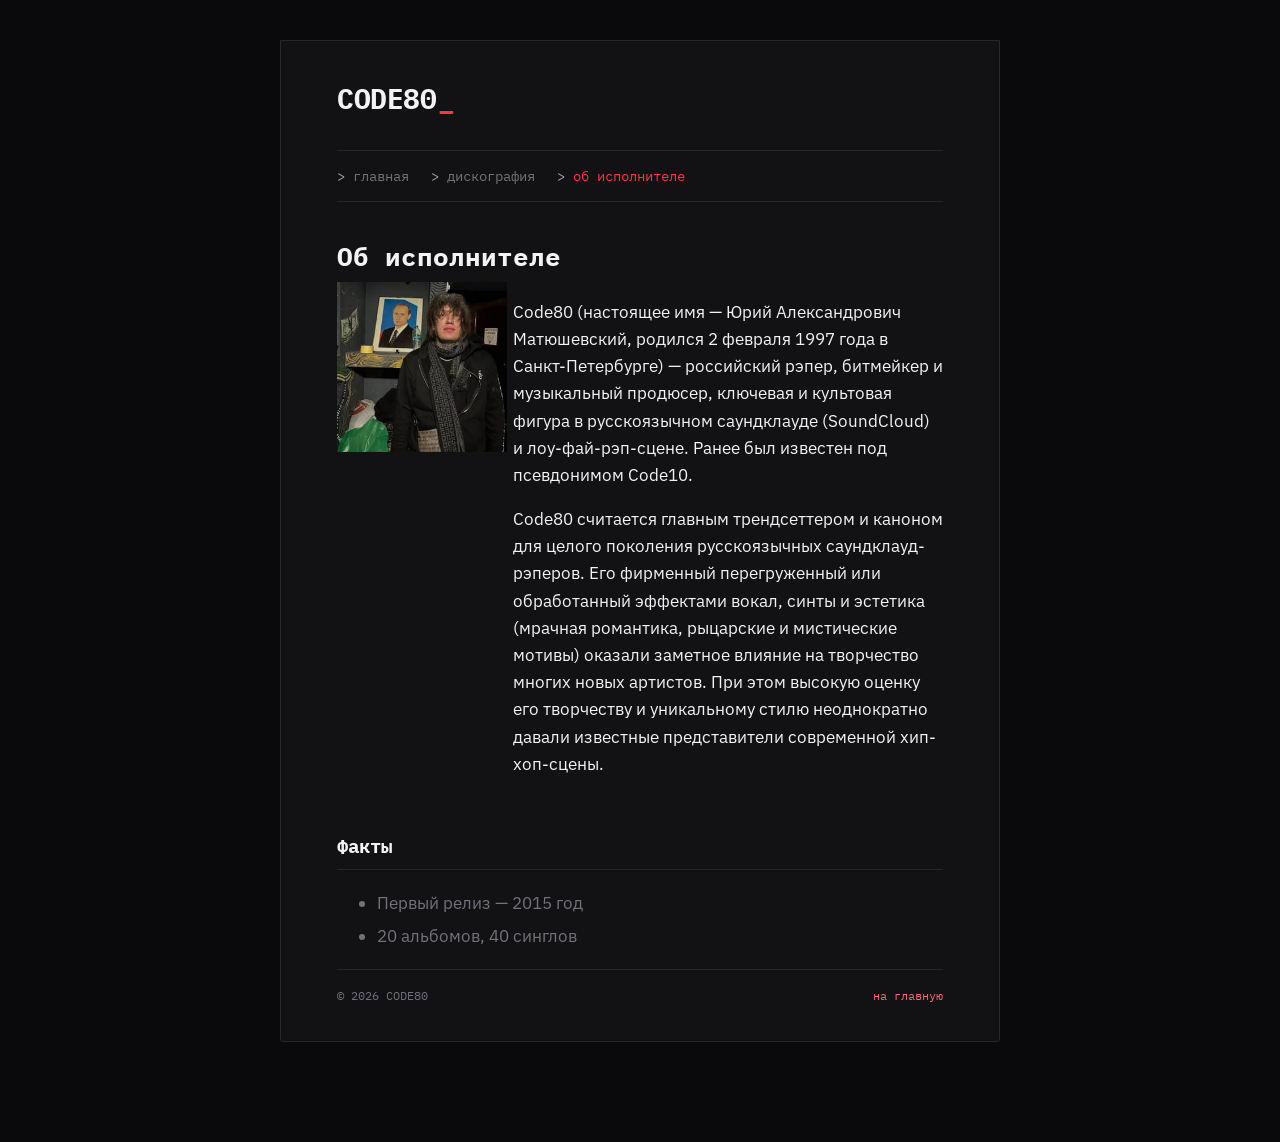
==== about.html @ bf306acf "Add files via upload" ====
<!DOCTYPE html>
<html lang="ru">
<head>
<meta charset="UTF-8">
<meta name="viewport" content="width=device-width, initial-scale=1">
<title>Об исполнителе — CODE80</title>
<link rel="stylesheet" href="style.css">
</head>
<body>
<div class="shell">

  <div class="panel">

    <a href="index.html" class="site-logo">CODE80<span class="cursor">_</span></a>

    <nav class="mainnav">
      <a href="index.html">главная</a>
      <a href="discography.html">дискография</a>
      <a href="about.html" aria-current="page">об исполнителе</a>
    </nav>

    <h1>Об исполнителе</h1>

    <div class="album-header">
      <img src="assets/code80.jpg">
      <div>
        <p>
          Code80 (настоящее имя — Юрий Александрович Матюшевский, родился 2 февраля 1997 года в Санкт-Петербурге) — российский рэпер, битмейкер и музыкальный продюсер, ключевая и культовая фигура в русскоязычном саундклауде (SoundCloud) и лоу-фай-рэп-сцене. Ранее был известен под псевдонимом Code10.
        </p>
        <p>
          Code80 считается главным трендсеттером и каноном для целого поколения русскоязычных саундклауд-рэперов. Его фирменный перегруженный или обработанный эффектами вокал, синты и эстетика (мрачная романтика, рыцарские и мистические мотивы) оказали заметное влияние на творчество многих новых артистов. При этом высокую оценку его творчеству и уникальному стилю неоднократно давали известные представители современной хип-хоп-сцены.
        </p>
      </div>
    </div>

    <h2>Факты</h2>
    <ul style="color:var(--text-dim); line-height:1.9;">
      <li>Первый релиз — 2015 год</li>
      <li>20 альбомов, 40 синглов</li>
    </ul>

    <footer>
      <span>© 2026 CODE80</span>
      <span><a href="index.html">на главную</a></span>
    </footer>

  </div>
</div>
</body>
</html>
---- style.css ----
@import url('https://fonts.googleapis.com/css2?family=IBM+Plex+Mono:wght@400;500;600;700&family=IBM+Plex+Sans:wght@400;500;600&display=swap');

:root {
    --bg: #0a0a0c; /* Полностью угольный, андеграундный фон */
    --bg-panel: #121215; /* Панель сайта */
    --bg-panel-raised: #1a1a1f; /* Карточки альбомов */
    --border: #26262b; /* Темно-серые, едва заметные клеточки */
    --text: #f3f3f5; /* Контрастный белый текст */
    --text-dim: #71717a; /* Серый приглушенный текст */
    --accent: #ff3344; /* Кроваво-красный — курсор, логотип, ссылки */
    --accent-soft: #a1a1aa; /* Нейтральный серый — для стрелочек в меню */
    --accent-teal: #ff6677; /* Розовато-красный для акцентов в треклисте */
    --radius: 3px;
    --content-width: 760px;
}

* { box-sizing: border-box; }

html { scroll-behavior: smooth; }

body {
  margin: 0;
  background: var(--bg);

  background-size: 48px 48px;
  background-position: -1px -1px;
  background-attachment: fixed;
  color: var(--text);
  font-family: 'IBM Plex Sans', sans-serif;
  font-size: 17px;
  line-height: 1.6;
}

a { color: var(--accent-teal); text-decoration: none; }
a:hover { text-decoration: underline; }

h1, h2, h3, .mono {
  font-family: 'IBM Plex Mono', monospace;
}


.shell {
  max-width: var(--content-width);
  margin: 40px auto;
  padding: 0 20px 60px;
}

.termbar {
  display: flex;
  align-items: center;
  gap: 8px;
  background: var(--bg-panel-raised);
  border: 1px solid var(--border);
  border-bottom: none;
  border-radius: var(--radius) var(--radius) 0 0;
  padding: 10px 14px;
}
.termbar .dot {
  width: 10px; height: 10px; border-radius: 50%;
  background: var(--border);
}
.termbar .path {
  margin-left: 10px;
  color: var(--text-dim);
  font-size: 13px;
  font-family: 'IBM Plex Mono', monospace;
}

.panel {
  background: var(--bg-panel);
  border: 1px solid var(--border);
  border-radius: 0 0 var(--radius) var(--radius);
  padding: 36px clamp(20px, 5vw, 56px);
}


.site-logo {
  display: inline-flex;
  align-items: baseline;
  gap: 2px;
  font-family: 'IBM Plex Mono', monospace;
  font-weight: 700;
  font-size: 28px;
  letter-spacing: -0.5px;
  color: var(--text);
  text-decoration: none;
}
.site-logo .cursor {
  color: var(--accent);
}
.site-logo:hover { text-decoration: none; }

.tagline {
  color: var(--text-dim);
  font-size: 14px;
  margin-top: 2px;
}


nav.mainnav {
  margin-top: 28px;
  display: flex;
  flex-wrap: wrap;
  gap: 4px 22px;
  border-top: 1px solid var(--border);
  border-bottom: 1px solid var(--border);
  padding: 14px 0;
}
nav.mainnav a {
  font-family: 'IBM Plex Mono', monospace;
  font-size: 14px;
  color: var(--text-dim);
}
nav.mainnav a::before {
  content: "> ";
  color: var(--accent-soft);
}
nav.mainnav a:hover,
nav.mainnav a[aria-current="page"] {
  color: var(--accent);
  text-decoration: none;
}


h1 {
  font-size: 26px;
  margin: 34px 0 4px;
}
h2 {
  font-size: 19px;
  margin: 36px 0 14px;
  padding-bottom: 8px;
  border-bottom: 1px solid var(--border);
}
p { color: var(--text); }
p.lead {
  color: var(--text-dim);
  font-size: 16px;
}

.img-slot {
  border: 1px dashed var(--border);
  border-radius: var(--radius);
  background: var(--bg-panel-raised);
  color: var(--text-dim);
  font-family: 'IBM Plex Mono', monospace;
  font-size: 12px;
  display: flex;
  align-items: center;
  justify-content: center;
  text-align: center;
  padding: 10px;
}


.album-grid {
  display: grid;
  grid-template-columns: repeat(auto-fill, minmax(200px, 1fr));
  gap: 22px;
  margin-top: 10px;
}
.album-card {
  display: block;
  border: 1px solid var(--border);
  border-radius: var(--radius);
  overflow: hidden;
  background: var(--bg-panel-raised);
  color: var(--text);
}
.album-card:hover {
  border-color: var(--accent);
  text-decoration: none;
}
.album-card .img-slot {
  aspect-ratio: 1 / 1;
  border: none;
  border-radius: 0;
  border-bottom: 1px solid var(--border);
}
.album-card .meta {
  padding: 12px 14px;
}
.album-card .meta .year {
  color: var(--accent-teal);
  font-family: 'IBM Plex Mono', monospace;
  font-size: 12px;
}
.album-card .meta .title {
  font-family: 'IBM Plex Mono', monospace;
  font-weight: 600;
  margin-top: 2px;
}


table.tracklist {
  width: 100%;
  border-collapse: collapse;
  margin-top: 8px;
  font-size: 15px;
}
table.tracklist th {
  text-align: left;
  font-family: 'IBM Plex Mono', monospace;
  font-size: 12px;
  color: var(--text-dim);
  font-weight: 500;
  padding: 10px 10px;
  border-bottom: 1px solid var(--border);
}
table.tracklist td {
  padding: 10px 10px;
  border-bottom: 1px solid var(--border);
}
table.tracklist td.num {
  font-family: 'IBM Plex Mono', monospace;
  color: var(--accent-teal);
  width: 34px;
}
table.tracklist td.dur {
  color: var(--text-dim);
  text-align: right;
  font-family: 'IBM Plex Mono', monospace;
  width: 60px;
}

.album-header {
  display: grid;
  grid-template-columns: 150px 1fr;
  gap: 26px;
  align-items: start;
}
.album-header .img-slot { aspect-ratio: 1/1; }
@media (max-width: 480px) {
  .album-header { grid-template-columns: 1fr; }
}


.map-wrap {
  border: 1px solid var(--border);
  border-radius: var(--radius);
  overflow: hidden;
  margin-top: 8px;
}
.map-wrap iframe {
  display: block;
  width: 100%;
  height: 320px;
  border: 0;
}

.contact-list {
  list-style: none;
  padding: 0;
  margin: 0;
}
.contact-list li {
  padding: 6px 0;
  font-family: 'IBM Plex Mono', monospace;
  font-size: 14px;
}
.contact-list span {
  color: var(--text-dim);
  display: inline-block;
  width: 90px;
}


footer {
  padding-top: 16px;
  border-top: 1px solid var(--border);
  color: var(--text-dim);
  font-size: 12px;
  font-family: 'IBM Plex Mono', monospace;
  display: flex;
  justify-content: space-between;
  flex-wrap: wrap;
  gap: 8px;
}

a:focus-visible, .album-card:focus-visible {
  outline: 2px solid var(--accent);
  outline-offset: 2px;
}

.album-header img {
    max-width: 170px;
    height: auto;
}
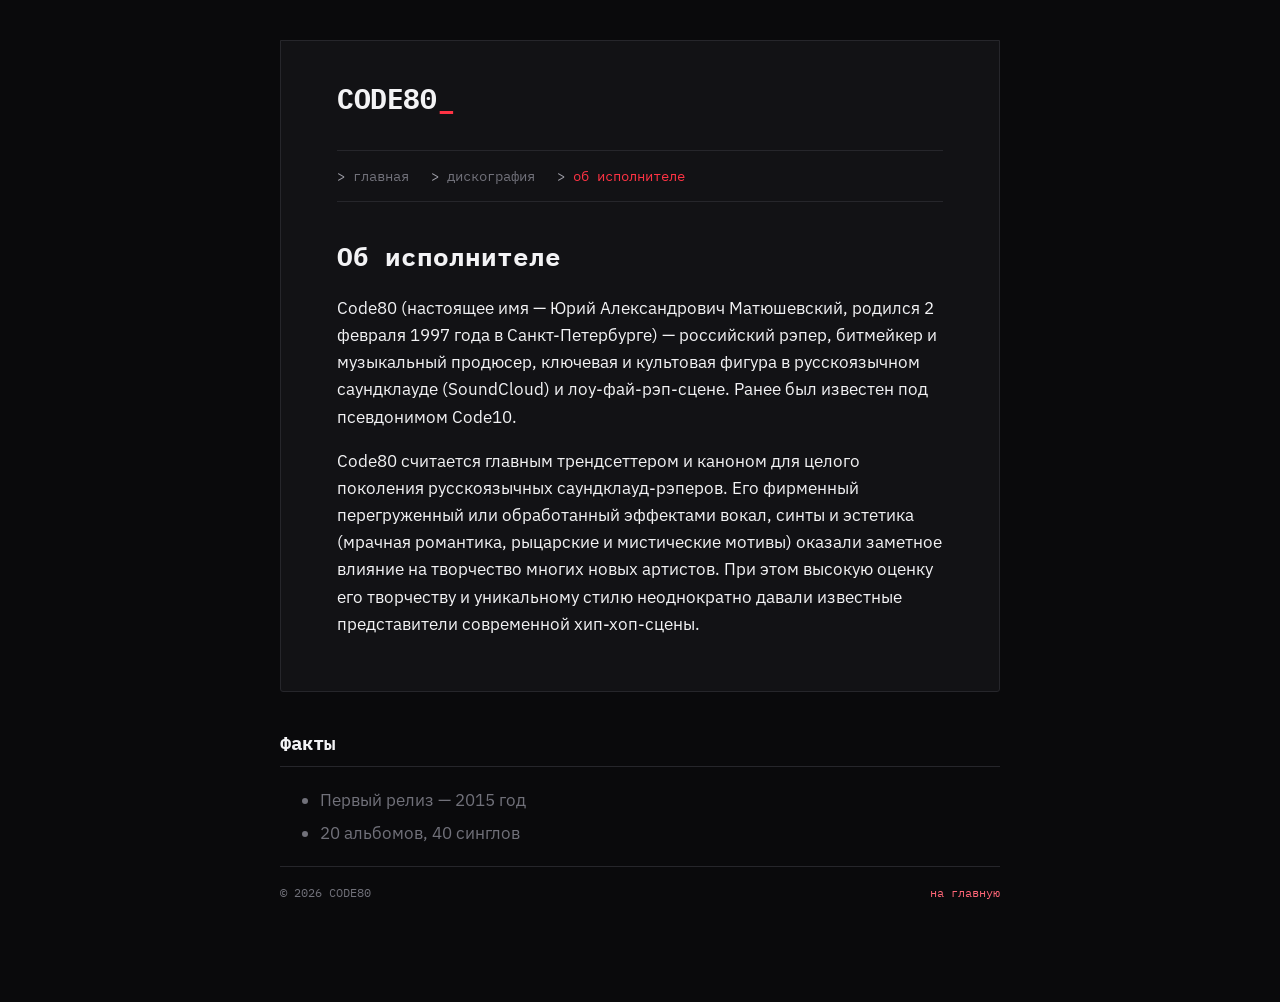
==== commit 81b29894: "Add files via upload" ====
--- a/about.html
+++ b/about.html
@@ -21,8 +21,6 @@
 
     <h1>Об исполнителе</h1>
 
-    <div class="album-header">
-      <img src="assets/code80.jpg">
       <div>
         <p>
           Code80 (настоящее имя — Юрий Александрович Матюшевский, родился 2 февраля 1997 года в Санкт-Петербурге) — российский рэпер, битмейкер и музыкальный продюсер, ключевая и культовая фигура в русскоязычном саундклауде (SoundCloud) и лоу-фай-рэп-сцене. Ранее был известен под псевдонимом Code10.
--- a/style.css
+++ b/style.css
@@ -1,288 +1,333 @@
 @import url('https://fonts.googleapis.com/css2?family=IBM+Plex+Mono:wght@400;500;600;700&family=IBM+Plex+Sans:wght@400;500;600&display=swap');
 
 :root {
-    --bg: #0a0a0c; /* Полностью угольный, андеграундный фон */
-    --bg-panel: #121215; /* Панель сайта */
-    --bg-panel-raised: #1a1a1f; /* Карточки альбомов */
-    --border: #26262b; /* Темно-серые, едва заметные клеточки */
-    --text: #f3f3f5; /* Контрастный белый текст */
-    --text-dim: #71717a; /* Серый приглушенный текст */
-    --accent: #ff3344; /* Кроваво-красный — курсор, логотип, ссылки */
-    --accent-soft: #a1a1aa; /* Нейтральный серый — для стрелочек в меню */
-    --accent-teal: #ff6677; /* Розовато-красный для акцентов в треклисте */
+    --bg: #0a0a0c;
+    --bg-panel: #121215;
+    --bg-panel-raised: #1a1a1f;
+    --border: #26262b;
+    --text: #f3f3f5;
+    --text-dim: #71717a;
+    --accent: #ff3344;
+    --accent-soft: #a1a1aa;
+    --accent-teal: #ff6677;
     --radius: 3px;
     --content-width: 760px;
 }
 
-* { box-sizing: border-box; }
-
-html { scroll-behavior: smooth; }
+* {
+    box-sizing: border-box;
+}
+
+html {
+    scroll-behavior: smooth;
+}
 
 body {
-  margin: 0;
-  background: var(--bg);
-
-  background-size: 48px 48px;
-  background-position: -1px -1px;
-  background-attachment: fixed;
-  color: var(--text);
-  font-family: 'IBM Plex Sans', sans-serif;
-  font-size: 17px;
-  line-height: 1.6;
-}
-
-a { color: var(--accent-teal); text-decoration: none; }
-a:hover { text-decoration: underline; }
+    margin: 0;
+    background: var(--bg);
+    background-size: 48px 48px;
+    background-position: -1px -1px;
+    background-attachment: fixed;
+    color: var(--text);
+    font-family: 'IBM Plex Sans', sans-serif;
+    font-size: 17px;
+    line-height: 1.6;
+}
+
+a {
+    color: var(--accent-teal);
+    text-decoration: none;
+}
+
+    a:hover {
+        text-decoration: underline;
+    }
 
 h1, h2, h3, .mono {
-  font-family: 'IBM Plex Mono', monospace;
+    font-family: 'IBM Plex Mono', monospace;
 }
 
 
 .shell {
-  max-width: var(--content-width);
-  margin: 40px auto;
-  padding: 0 20px 60px;
+    max-width: var(--content-width);
+    margin: 40px auto;
+    padding: 0 20px 60px;
 }
 
 .termbar {
-  display: flex;
-  align-items: center;
-  gap: 8px;
-  background: var(--bg-panel-raised);
-  border: 1px solid var(--border);
-  border-bottom: none;
-  border-radius: var(--radius) var(--radius) 0 0;
-  padding: 10px 14px;
-}
-.termbar .dot {
-  width: 10px; height: 10px; border-radius: 50%;
-  background: var(--border);
-}
-.termbar .path {
-  margin-left: 10px;
-  color: var(--text-dim);
-  font-size: 13px;
-  font-family: 'IBM Plex Mono', monospace;
-}
+    display: flex;
+    align-items: center;
+    gap: 8px;
+    background: var(--bg-panel-raised);
+    border: 1px solid var(--border);
+    border-bottom: none;
+    border-radius: var(--radius) var(--radius) 0 0;
+    padding: 10px 14px;
+}
+
+    .termbar .dot {
+        width: 10px;
+        height: 10px;
+        border-radius: 50%;
+        background: var(--border);
+    }
+
+    .termbar .path {
+        margin-left: 10px;
+        color: var(--text-dim);
+        font-size: 13px;
+        font-family: 'IBM Plex Mono', monospace;
+    }
 
 .panel {
-  background: var(--bg-panel);
-  border: 1px solid var(--border);
-  border-radius: 0 0 var(--radius) var(--radius);
-  padding: 36px clamp(20px, 5vw, 56px);
+    background: var(--bg-panel);
+    border: 1px solid var(--border);
+    border-radius: 0 0 var(--radius) var(--radius);
+    padding: 36px clamp(20px, 5vw, 56px);
 }
 
 
 .site-logo {
-  display: inline-flex;
-  align-items: baseline;
-  gap: 2px;
-  font-family: 'IBM Plex Mono', monospace;
-  font-weight: 700;
-  font-size: 28px;
-  letter-spacing: -0.5px;
-  color: var(--text);
-  text-decoration: none;
-}
-.site-logo .cursor {
-  color: var(--accent);
-}
-.site-logo:hover { text-decoration: none; }
+    display: inline-flex;
+    align-items: baseline;
+    gap: 2px;
+    font-family: 'IBM Plex Mono', monospace;
+    font-weight: 700;
+    font-size: 28px;
+    letter-spacing: -0.5px;
+    color: var(--text);
+    text-decoration: none;
+}
+
+    .site-logo .cursor {
+        color: var(--accent);
+    }
+
+    .site-logo:hover {
+        text-decoration: none;
+    }
 
 .tagline {
-  color: var(--text-dim);
-  font-size: 14px;
-  margin-top: 2px;
+    color: var(--text-dim);
+    font-size: 14px;
+    margin-top: 2px;
 }
 
 
 nav.mainnav {
-  margin-top: 28px;
-  display: flex;
-  flex-wrap: wrap;
-  gap: 4px 22px;
-  border-top: 1px solid var(--border);
-  border-bottom: 1px solid var(--border);
-  padding: 14px 0;
-}
-nav.mainnav a {
-  font-family: 'IBM Plex Mono', monospace;
-  font-size: 14px;
-  color: var(--text-dim);
-}
-nav.mainnav a::before {
-  content: "> ";
-  color: var(--accent-soft);
-}
-nav.mainnav a:hover,
-nav.mainnav a[aria-current="page"] {
-  color: var(--accent);
-  text-decoration: none;
-}
+    margin-top: 28px;
+    display: flex;
+    flex-wrap: wrap;
+    gap: 4px 22px;
+    border-top: 1px solid var(--border);
+    border-bottom: 1px solid var(--border);
+    padding: 14px 0;
+}
+
+    nav.mainnav a {
+        font-family: 'IBM Plex Mono', monospace;
+        font-size: 14px;
+        color: var(--text-dim);
+    }
+
+        nav.mainnav a::before {
+            content: "> ";
+            color: var(--accent-soft);
+        }
+
+        nav.mainnav a:hover,
+        nav.mainnav a[aria-current="page"] {
+            color: var(--accent);
+            text-decoration: none;
+        }
 
 
 h1 {
-  font-size: 26px;
-  margin: 34px 0 4px;
-}
+    font-size: 26px;
+    margin: 34px 0 4px;
+}
+
 h2 {
-  font-size: 19px;
-  margin: 36px 0 14px;
-  padding-bottom: 8px;
-  border-bottom: 1px solid var(--border);
-}
-p { color: var(--text); }
-p.lead {
-  color: var(--text-dim);
-  font-size: 16px;
-}
+    font-size: 19px;
+    margin: 36px 0 14px;
+    padding-bottom: 8px;
+    border-bottom: 1px solid var(--border);
+}
+
+p {
+    color: var(--text);
+}
+
+    p.lead {
+        color: var(--text-dim);
+        font-size: 16px;
+    }
 
 .img-slot {
-  border: 1px dashed var(--border);
-  border-radius: var(--radius);
-  background: var(--bg-panel-raised);
-  color: var(--text-dim);
-  font-family: 'IBM Plex Mono', monospace;
-  font-size: 12px;
-  display: flex;
-  align-items: center;
-  justify-content: center;
-  text-align: center;
-  padding: 10px;
+    border: 1px dashed var(--border);
+    border-radius: var(--radius);
+    background: var(--bg-panel-raised);
+    color: var(--text-dim);
+    font-family: 'IBM Plex Mono', monospace;
+    font-size: 12px;
+    display: flex;
+    align-items: center;
+    justify-content: center;
+    text-align: center;
+    padding: 10px;
 }
 
 
 .album-grid {
-  display: grid;
-  grid-template-columns: repeat(auto-fill, minmax(200px, 1fr));
-  gap: 22px;
-  margin-top: 10px;
-}
+    display: grid;
+    grid-template-columns: repeat(auto-fill, minmax(200px, 1fr));
+    gap: 22px;
+    margin-top: 10px;
+}
+
 .album-card {
-  display: block;
-  border: 1px solid var(--border);
-  border-radius: var(--radius);
-  overflow: hidden;
-  background: var(--bg-panel-raised);
-  color: var(--text);
-}
-.album-card:hover {
-  border-color: var(--accent);
-  text-decoration: none;
-}
-.album-card .img-slot {
-  aspect-ratio: 1 / 1;
-  border: none;
-  border-radius: 0;
-  border-bottom: 1px solid var(--border);
-}
-.album-card .meta {
-  padding: 12px 14px;
-}
-.album-card .meta .year {
-  color: var(--accent-teal);
-  font-family: 'IBM Plex Mono', monospace;
-  font-size: 12px;
-}
-.album-card .meta .title {
-  font-family: 'IBM Plex Mono', monospace;
-  font-weight: 600;
-  margin-top: 2px;
-}
+    display: block;
+    border: 1px solid var(--border);
+    border-radius: var(--radius);
+    overflow: hidden;
+    background: var(--bg-panel-raised);
+    color: var(--text);
+}
+
+    .album-card:hover {
+        border-color: var(--accent);
+        text-decoration: none;
+    }
+
+    .album-card .img-slot {
+        aspect-ratio: 1 / 1;
+        border: none;
+        border-radius: 0;
+        border-bottom: 1px solid var(--border);
+    }
+
+    .album-card .meta {
+        padding: 12px 14px;
+    }
+
+        .album-card .meta .year {
+            color: var(--accent-teal);
+            font-family: 'IBM Plex Mono', monospace;
+            font-size: 12px;
+        }
+
+        .album-card .meta .title {
+            font-family: 'IBM Plex Mono', monospace;
+            font-weight: 600;
+            margin-top: 2px;
+        }
 
 
 table.tracklist {
-  width: 100%;
-  border-collapse: collapse;
-  margin-top: 8px;
-  font-size: 15px;
-}
-table.tracklist th {
-  text-align: left;
-  font-family: 'IBM Plex Mono', monospace;
-  font-size: 12px;
-  color: var(--text-dim);
-  font-weight: 500;
-  padding: 10px 10px;
-  border-bottom: 1px solid var(--border);
-}
-table.tracklist td {
-  padding: 10px 10px;
-  border-bottom: 1px solid var(--border);
-}
-table.tracklist td.num {
-  font-family: 'IBM Plex Mono', monospace;
-  color: var(--accent-teal);
-  width: 34px;
-}
-table.tracklist td.dur {
-  color: var(--text-dim);
-  text-align: right;
-  font-family: 'IBM Plex Mono', monospace;
-  width: 60px;
-}
+    width: 100%;
+    border-collapse: collapse;
+    margin-top: 8px;
+    font-size: 15px;
+}
+
+    table.tracklist th {
+        text-align: left;
+        font-family: 'IBM Plex Mono', monospace;
+        font-size: 12px;
+        color: var(--text-dim);
+        font-weight: 500;
+        padding: 10px 10px;
+        border-bottom: 1px solid var(--border);
+    }
+
+    table.tracklist td {
+        padding: 10px 10px;
+        border-bottom: 1px solid var(--border);
+    }
+
+        table.tracklist td.num {
+            font-family: 'IBM Plex Mono', monospace;
+            color: var(--accent-teal);
+            width: 34px;
+        }
+
+        table.tracklist td.dur {
+            color: var(--text-dim);
+            text-align: right;
+            font-family: 'IBM Plex Mono', monospace;
+            width: 60px;
+        }
 
 .album-header {
-  display: grid;
-  grid-template-columns: 150px 1fr;
-  gap: 26px;
-  align-items: start;
-}
-.album-header .img-slot { aspect-ratio: 1/1; }
-@media (max-width: 480px) {
-  .album-header { grid-template-columns: 1fr; }
+    display: grid;
+    grid-template-columns: 110px 1fr;
+    gap: 20px;
+    align-items: center;
+}
+
+    .album-header .img-slot {
+        aspect-ratio: 1/1;
+    }
+
+@media (max-width: 360px) {
+    .album-header {
+        grid-template-columns: 1fr;
+    }
 }
 
 
 .map-wrap {
-  border: 1px solid var(--border);
-  border-radius: var(--radius);
-  overflow: hidden;
-  margin-top: 8px;
-}
-.map-wrap iframe {
-  display: block;
-  width: 100%;
-  height: 320px;
-  border: 0;
-}
+    border: 1px solid var(--border);
+    border-radius: var(--radius);
+    overflow: hidden;
+    margin-top: 8px;
+}
+
+    .map-wrap iframe {
+        display: block;
+        width: 100%;
+        height: 320px;
+        border: 0;
+    }
 
 .contact-list {
-  list-style: none;
-  padding: 0;
-  margin: 0;
-}
-.contact-list li {
-  padding: 6px 0;
-  font-family: 'IBM Plex Mono', monospace;
-  font-size: 14px;
-}
-.contact-list span {
-  color: var(--text-dim);
-  display: inline-block;
-  width: 90px;
-}
+    list-style: none;
+    padding: 0;
+    margin: 0;
+}
+
+    .contact-list li {
+        padding: 6px 0;
+        font-family: 'IBM Plex Mono', monospace;
+        font-size: 14px;
+    }
+
+    .contact-list span {
+        color: var(--text-dim);
+        display: inline-block;
+        width: 90px;
+    }
 
 
 footer {
-  padding-top: 16px;
-  border-top: 1px solid var(--border);
-  color: var(--text-dim);
-  font-size: 12px;
-  font-family: 'IBM Plex Mono', monospace;
-  display: flex;
-  justify-content: space-between;
-  flex-wrap: wrap;
-  gap: 8px;
+    padding-top: 16px;
+    border-top: 1px solid var(--border);
+    color: var(--text-dim);
+    font-size: 12px;
+    font-family: 'IBM Plex Mono', monospace;
+    display: flex;
+    justify-content: space-between;
+    flex-wrap: wrap;
+    gap: 8px;
 }
 
 a:focus-visible, .album-card:focus-visible {
-  outline: 2px solid var(--accent);
-  outline-offset: 2px;
+    outline: 2px solid var(--accent);
+    outline-offset: 2px;
 }
 
 .album-header img {
-    max-width: 170px;
+    width: 100%;
     height: auto;
-}+    display: block;
+}
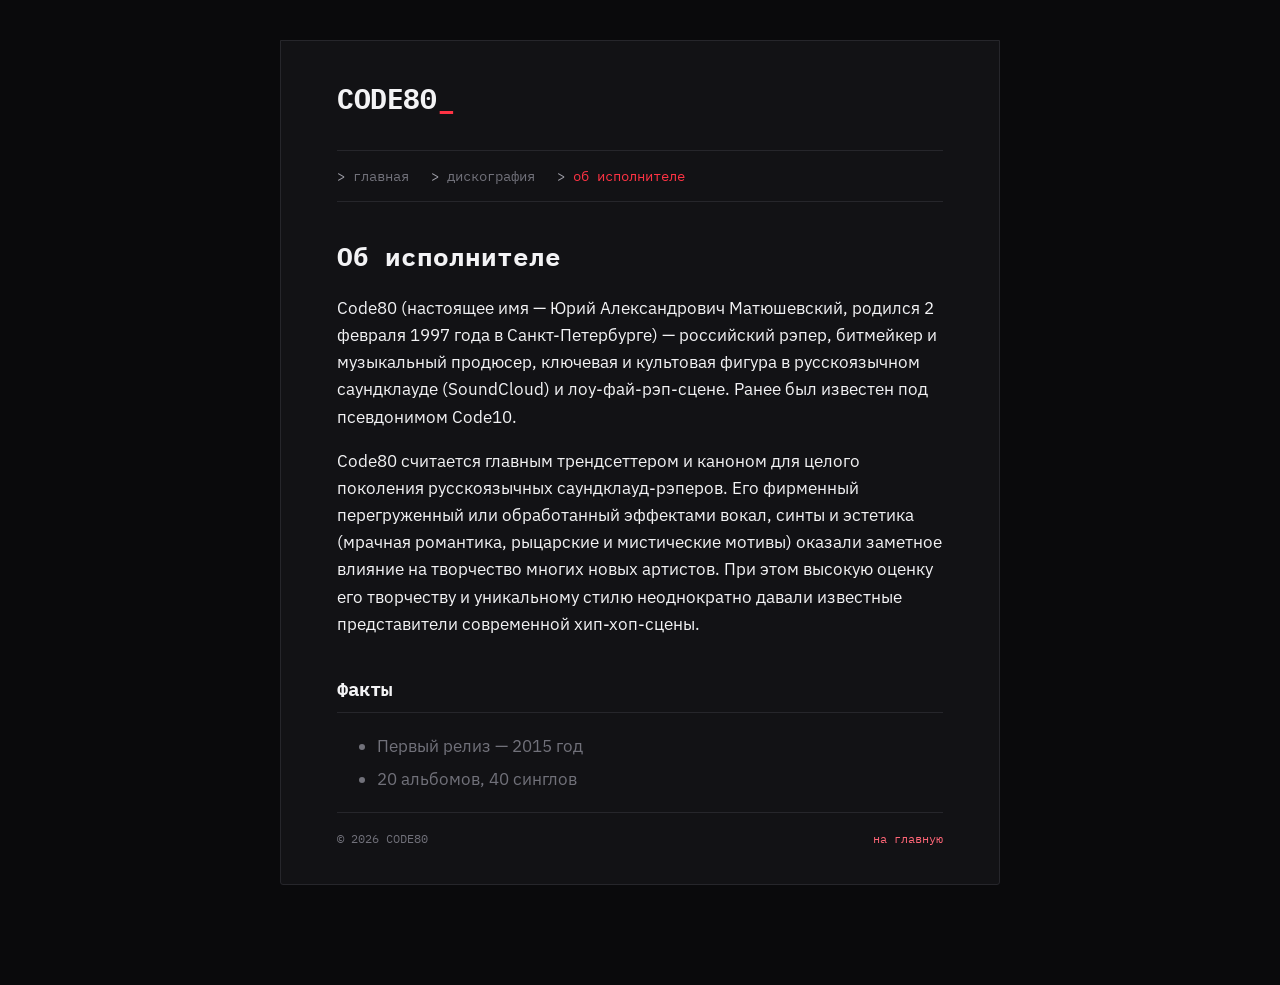
==== commit bef02f03: "Add files via upload" ====
--- a/about.html
+++ b/about.html
@@ -29,7 +29,6 @@
           Code80 считается главным трендсеттером и каноном для целого поколения русскоязычных саундклауд-рэперов. Его фирменный перегруженный или обработанный эффектами вокал, синты и эстетика (мрачная романтика, рыцарские и мистические мотивы) оказали заметное влияние на творчество многих новых артистов. При этом высокую оценку его творчеству и уникальному стилю неоднократно давали известные представители современной хип-хоп-сцены.
         </p>
       </div>
-    </div>
 
     <h2>Факты</h2>
     <ul style="color:var(--text-dim); line-height:1.9;">
--- a/style.css
+++ b/style.css
@@ -54,38 +54,12 @@
     padding: 0 20px 60px;
 }
 
-.termbar {
-    display: flex;
-    align-items: center;
-    gap: 8px;
-    background: var(--bg-panel-raised);
-    border: 1px solid var(--border);
-    border-bottom: none;
-    border-radius: var(--radius) var(--radius) 0 0;
-    padding: 10px 14px;
-}
-
-    .termbar .dot {
-        width: 10px;
-        height: 10px;
-        border-radius: 50%;
-        background: var(--border);
-    }
-
-    .termbar .path {
-        margin-left: 10px;
-        color: var(--text-dim);
-        font-size: 13px;
-        font-family: 'IBM Plex Mono', monospace;
-    }
-
 .panel {
     background: var(--bg-panel);
     border: 1px solid var(--border);
     border-radius: 0 0 var(--radius) var(--radius);
     padding: 36px clamp(20px, 5vw, 56px);
 }
-
 
 .site-logo {
     display: inline-flex;
@@ -106,13 +80,6 @@
     .site-logo:hover {
         text-decoration: none;
     }
-
-.tagline {
-    color: var(--text-dim);
-    font-size: 14px;
-    margin-top: 2px;
-}
-
 
 nav.mainnav {
     margin-top: 28px;
@@ -163,21 +130,6 @@
         font-size: 16px;
     }
 
-.img-slot {
-    border: 1px dashed var(--border);
-    border-radius: var(--radius);
-    background: var(--bg-panel-raised);
-    color: var(--text-dim);
-    font-family: 'IBM Plex Mono', monospace;
-    font-size: 12px;
-    display: flex;
-    align-items: center;
-    justify-content: center;
-    text-align: center;
-    padding: 10px;
-}
-
-
 .album-grid {
     display: grid;
     grid-template-columns: repeat(auto-fill, minmax(200px, 1fr));
@@ -199,16 +151,24 @@
         text-decoration: none;
     }
 
-    .album-card .img-slot {
+    .album-card img {
+        display: block;
+        width: 100%;
         aspect-ratio: 1 / 1;
-        border: none;
-        border-radius: 0;
+        object-fit: cover;
         border-bottom: 1px solid var(--border);
     }
 
     .album-card .meta {
         padding: 12px 14px;
     }
+
+        .album-card .meta .info {
+            color: var(--text-dim);
+            font-family: 'IBM Plex Mono', monospace;
+            font-size: 12px;
+            margin-top: 4px;
+        }
 
         .album-card .meta .year {
             color: var(--accent-teal);
@@ -275,40 +235,6 @@
     }
 }
 
-
-.map-wrap {
-    border: 1px solid var(--border);
-    border-radius: var(--radius);
-    overflow: hidden;
-    margin-top: 8px;
-}
-
-    .map-wrap iframe {
-        display: block;
-        width: 100%;
-        height: 320px;
-        border: 0;
-    }
-
-.contact-list {
-    list-style: none;
-    padding: 0;
-    margin: 0;
-}
-
-    .contact-list li {
-        padding: 6px 0;
-        font-family: 'IBM Plex Mono', monospace;
-        font-size: 14px;
-    }
-
-    .contact-list span {
-        color: var(--text-dim);
-        display: inline-block;
-        width: 90px;
-    }
-
-
 footer {
     padding-top: 16px;
     border-top: 1px solid var(--border);
@@ -331,3 +257,93 @@
     height: auto;
     display: block;
 }
+
+
+/* ===== Фильтры на странице дискографии ===== */
+
+.filters {
+    background: var(--bg-panel-raised);
+    border: 1px solid var(--border);
+    border-radius: var(--radius);
+    padding: 18px 20px;
+    margin: 20px 0 26px;
+}
+
+.filters-row {
+    display: grid;
+    grid-template-columns: repeat(auto-fit, minmax(190px, 1fr));
+    gap: 18px 24px;
+}
+
+.filter label {
+    display: block;
+    font-family: 'IBM Plex Mono', monospace;
+    font-size: 12px;
+    color: var(--text-dim);
+    margin-bottom: 8px;
+}
+
+    .filter label span {
+        color: var(--accent-teal);
+    }
+
+.filter select {
+    width: 100%;
+    background: var(--bg-panel);
+    color: var(--text);
+    border: 1px solid var(--border);
+    border-radius: var(--radius);
+    padding: 9px 10px;
+    font-family: 'IBM Plex Sans', sans-serif;
+    font-size: 15px;
+}
+
+    .filter select:focus-visible {
+        outline: 2px solid var(--accent);
+        outline-offset: 2px;
+    }
+
+.filter input[type="range"] {
+    width: 100%;
+    accent-color: var(--accent);
+}
+
+.filters-bottom {
+    display: flex;
+    justify-content: space-between;
+    align-items: center;
+    flex-wrap: wrap;
+    gap: 10px;
+    margin-top: 18px;
+    padding-top: 14px;
+    border-top: 1px solid var(--border);
+    font-family: 'IBM Plex Mono', monospace;
+    font-size: 13px;
+    color: var(--text-dim);
+}
+
+#reset-filters {
+    background: transparent;
+    color: var(--accent-teal);
+    border: 1px solid var(--border);
+    border-radius: var(--radius);
+    padding: 6px 14px;
+    font-family: 'IBM Plex Mono', monospace;
+    font-size: 13px;
+    cursor: pointer;
+}
+
+    #reset-filters:hover {
+        border-color: var(--accent);
+        color: var(--accent);
+    }
+
+    #reset-filters:focus-visible {
+        outline: 2px solid var(--accent);
+        outline-offset: 2px;
+    }
+
+/* Скрытая фильтром карточка */
+.album-card.is-hidden {
+    display: none;
+}
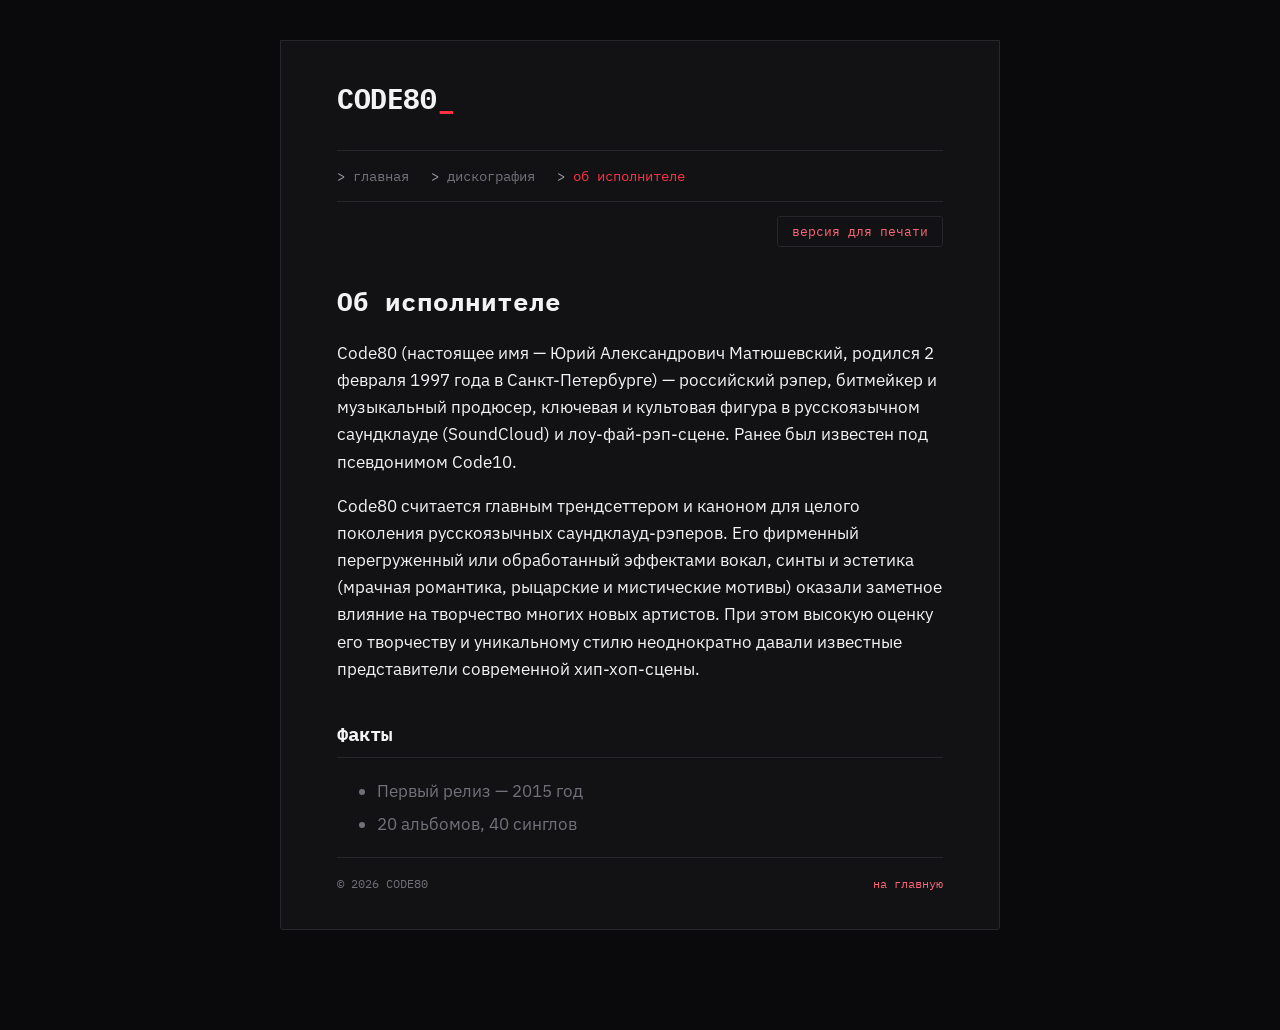
==== commit 635433bc: "Add files via upload" ====
--- a/about.html
+++ b/about.html
@@ -4,7 +4,8 @@
 <meta charset="UTF-8">
 <meta name="viewport" content="width=device-width, initial-scale=1">
 <title>Об исполнителе — CODE80</title>
-<link rel="stylesheet" href="style.css">
+<link rel="stylesheet" href="style.css" id="main-style">
+<link rel="stylesheet" href="print.css" id="print-style" media="not all">
 </head>
 <body>
 <div class="shell">
@@ -18,6 +19,11 @@
       <a href="discography.html">дискография</a>
       <a href="about.html" aria-current="page">об исполнителе</a>
     </nav>
+
+    <div class="tools">
+        <button type="button" class="btn" id="print-toggle">версия для печати</button>
+        <button type="button" class="btn" id="print-now" hidden>напечатать</button>
+    </div>
 
     <h1>Об исполнителе</h1>
 
@@ -43,5 +49,6 @@
 
   </div>
 </div>
+<script src="print-mode.js"></script>
 </body>
 </html>
--- a/style.css
+++ b/style.css
@@ -258,8 +258,44 @@
     display: block;
 }
 
-
-/* ===== Фильтры на странице дискографии ===== */
+/* Атрибут hidden должен всегда прятать элемент */
+[hidden] {
+    display: none !important;
+}
+
+/* ===== Кнопки ===== */
+
+.btn {
+    background: transparent;
+    color: var(--accent-teal);
+    border: 1px solid var(--border);
+    border-radius: var(--radius);
+    padding: 6px 14px;
+    font-family: 'IBM Plex Mono', monospace;
+    font-size: 13px;
+    cursor: pointer;
+}
+
+    .btn:hover {
+        border-color: var(--accent);
+        color: var(--accent);
+    }
+
+    .btn:focus-visible {
+        outline: 2px solid var(--accent);
+        outline-offset: 2px;
+    }
+
+/* Строка с кнопками «версия для печати» под меню */
+.tools {
+    display: flex;
+    justify-content: flex-end;
+    gap: 10px;
+    margin-top: 14px;
+}
+
+
+/* ===== Умный фильтр на странице дискографии ===== */
 
 .filters {
     background: var(--bg-panel-raised);
@@ -271,41 +307,57 @@
 
 .filters-row {
     display: grid;
-    grid-template-columns: repeat(auto-fit, minmax(190px, 1fr));
+    grid-template-columns: repeat(auto-fit, minmax(170px, 1fr));
     gap: 18px 24px;
 }
 
-.filter label {
-    display: block;
-    font-family: 'IBM Plex Mono', monospace;
-    font-size: 12px;
+fieldset.filter {
+    border: none;
+    padding: 0;
+    margin: 0;
+    min-width: 0;
+}
+
+    fieldset.filter legend {
+        font-family: 'IBM Plex Mono', monospace;
+        font-size: 12px;
+        color: var(--text-dim);
+        padding: 0;
+        margin-bottom: 6px;
+    }
+
+.check {
+    display: flex;
+    align-items: center;
+    gap: 8px;
+    padding: 4px 0;
+    font-size: 15px;
+    cursor: pointer;
+}
+
+    .check input {
+        width: 16px;
+        height: 16px;
+        margin: 0;
+        accent-color: var(--accent);
+    }
+
+    .check .count {
+        color: var(--text-dim);
+        font-family: 'IBM Plex Mono', monospace;
+        font-size: 12px;
+    }
+
+    /* Недоступный вариант: он дал бы пустой результат */
+    .check.is-disabled {
+        opacity: 0.35;
+        cursor: not-allowed;
+    }
+
+.filters-hint {
+    margin: 16px 0 0;
+    font-size: 13px;
     color: var(--text-dim);
-    margin-bottom: 8px;
-}
-
-    .filter label span {
-        color: var(--accent-teal);
-    }
-
-.filter select {
-    width: 100%;
-    background: var(--bg-panel);
-    color: var(--text);
-    border: 1px solid var(--border);
-    border-radius: var(--radius);
-    padding: 9px 10px;
-    font-family: 'IBM Plex Sans', sans-serif;
-    font-size: 15px;
-}
-
-    .filter select:focus-visible {
-        outline: 2px solid var(--accent);
-        outline-offset: 2px;
-    }
-
-.filter input[type="range"] {
-    width: 100%;
-    accent-color: var(--accent);
 }
 
 .filters-bottom {
@@ -314,7 +366,7 @@
     align-items: center;
     flex-wrap: wrap;
     gap: 10px;
-    margin-top: 18px;
+    margin-top: 14px;
     padding-top: 14px;
     border-top: 1px solid var(--border);
     font-family: 'IBM Plex Mono', monospace;
@@ -322,28 +374,7 @@
     color: var(--text-dim);
 }
 
-#reset-filters {
-    background: transparent;
-    color: var(--accent-teal);
-    border: 1px solid var(--border);
-    border-radius: var(--radius);
-    padding: 6px 14px;
-    font-family: 'IBM Plex Mono', monospace;
-    font-size: 13px;
-    cursor: pointer;
-}
-
-    #reset-filters:hover {
-        border-color: var(--accent);
-        color: var(--accent);
-    }
-
-    #reset-filters:focus-visible {
-        outline: 2px solid var(--accent);
-        outline-offset: 2px;
-    }
-
-/* Скрытая фильтром карточка */
+/* Карточка, скрытая фильтром */
 .album-card.is-hidden {
     display: none;
 }
--- a/print.css
+++ b/print.css
@@ -0,0 +1,165 @@
+/* ==========================================================================
+   Версия для печати.
+   Этот файл ПОДМЕНЯЕТ style.css (скрипт print-mode.js включает один файл
+   и выключает другой), поэтому он самодостаточный: цвета и шрифты заданы
+   прямо здесь, на переменные из style.css он не опирается.
+   Идея: убрать всё оформление и вспомогательные блоки, оставить только
+   значимую информацию на белом фоне.
+   ========================================================================== */
+
+[hidden] { display: none !important; }
+
+* { box-sizing: border-box; }
+
+body {
+    margin: 0;
+    background: #fff;
+    color: #000;
+    font-family: Georgia, 'Times New Roman', serif;
+    font-size: 12pt;
+    line-height: 1.5;
+}
+
+a {
+    color: #000;
+    text-decoration: none;
+}
+
+/* ---------- Каркас: без рамок, фонов и отступов-оформления ---------- */
+
+.shell {
+    max-width: 800px;
+    margin: 20px auto;
+    padding: 0 20px;
+}
+
+.panel {
+    background: none;
+    border: none;
+    padding: 0;
+}
+
+/* ---------- Вспомогательные блоки: скрываем ---------- */
+
+nav.mainnav,       /* меню */
+.filters,          /* панель фильтров */
+.back-link,        /* ссылка «вся дискография» */
+p.lead,            /* подсказки интерфейса */
+footer a,          /* ссылки в подвале */
+img,               /* картинки (экономим чернила) */
+.site-logo .cursor {
+    display: none;
+}
+
+/* ---------- Заголовки ---------- */
+
+.site-logo {
+    display: block;
+    font-size: 11pt;
+    font-weight: bold;
+    letter-spacing: 2px;
+    color: #000;
+    border-bottom: 2px solid #000;
+    padding-bottom: 6px;
+}
+
+h1 {
+    font-size: 22pt;
+    margin: 18pt 0 6pt;
+}
+
+h2 {
+    font-size: 14pt;
+    margin: 18pt 0 6pt;
+    padding-bottom: 3pt;
+    border-bottom: 1px solid #000;
+}
+
+p { margin: 0 0 8pt; }
+
+/* ---------- Блок «обложка + текст» без картинки ---------- */
+
+.album-header {
+    display: block;
+}
+
+/* ---------- Дискография: простой список строками ---------- */
+
+.album-grid {
+    display: block;
+}
+
+.album-card {
+    display: block;
+    padding: 6pt 0;
+    border-bottom: 1px solid #999;
+}
+
+.album-card.is-hidden {
+    display: none;
+}
+
+.album-card .meta {
+    display: flex;
+    flex-wrap: wrap;
+    gap: 4pt 16pt;
+    align-items: baseline;
+}
+
+.album-card .year { min-width: 40pt; }
+
+.album-card .title {
+    font-weight: bold;
+    flex: 1;
+}
+
+/* ---------- Треклист ---------- */
+
+table.tracklist {
+    width: 100%;
+    border-collapse: collapse;
+    margin-top: 6pt;
+}
+
+table.tracklist th,
+table.tracklist td {
+    border: 1px solid #000;
+    padding: 3pt 6pt;
+    text-align: left;
+}
+
+table.tracklist td.num { width: 30pt; }
+table.tracklist td.dur { width: 50pt; text-align: right; }
+
+/* ---------- Подвал ---------- */
+
+footer {
+    margin-top: 24pt;
+    padding-top: 6pt;
+    border-top: 1px solid #000;
+    font-size: 9pt;
+}
+
+/* ---------- Кнопки переключения: видны на экране, не печатаются ---------- */
+
+.tools {
+    display: flex;
+    justify-content: flex-end;
+    gap: 8px;
+    margin: 12px 0;
+}
+
+.btn {
+    background: #f2f2f2;
+    color: #000;
+    border: 1px solid #000;
+    padding: 5px 12px;
+    font-family: Arial, sans-serif;
+    font-size: 13px;
+    cursor: pointer;
+}
+
+@media print {
+    .tools { display: none; }
+    .shell { max-width: none; margin: 0; padding: 0; }
+}
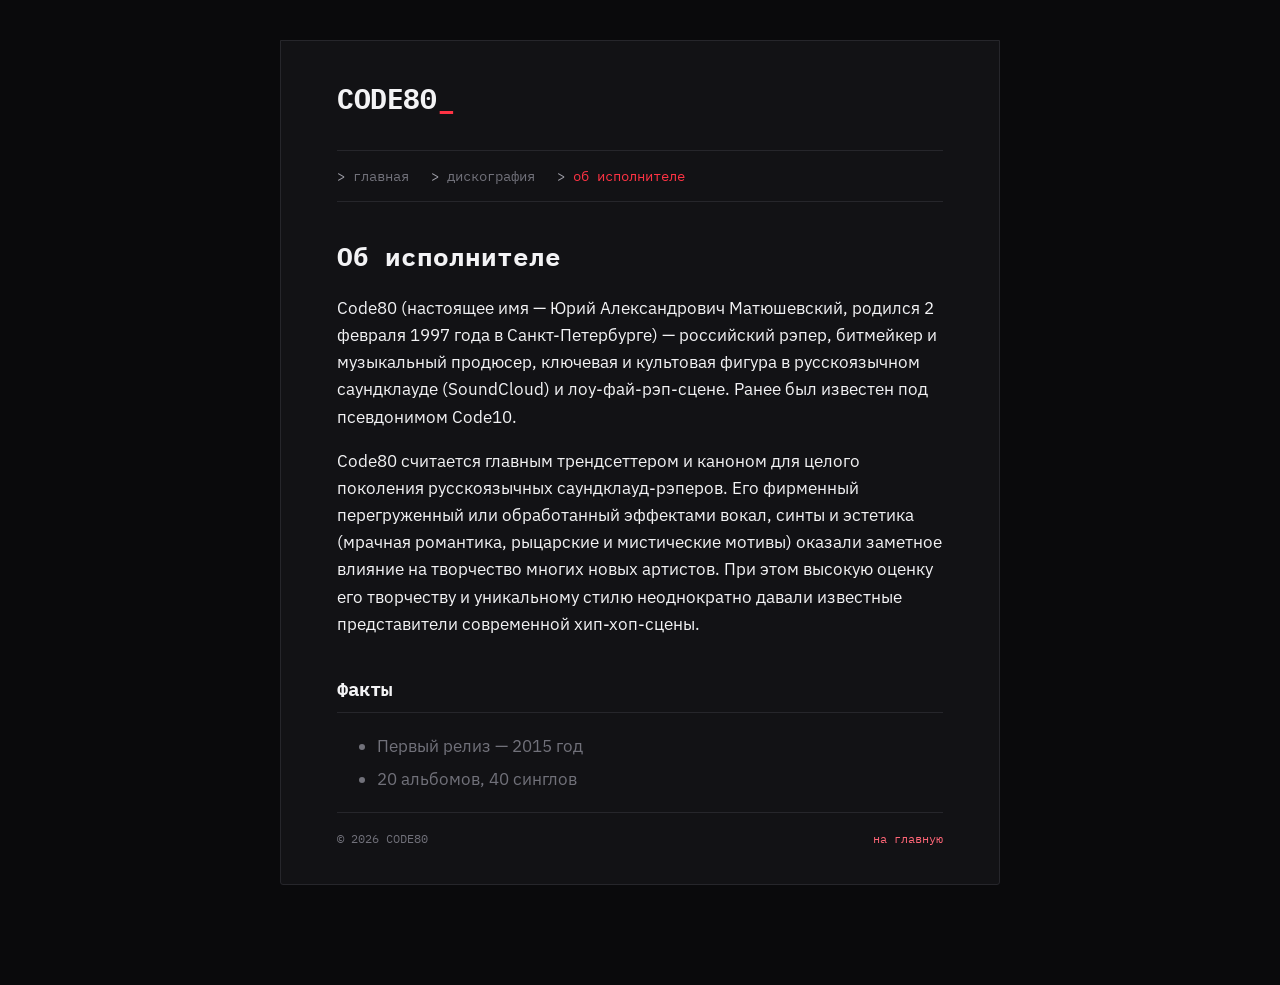
==== commit c73a1d6c: "Add files via upload" ====
--- a/about.html
+++ b/about.html
@@ -1,11 +1,10 @@
 <!DOCTYPE html>
 <html lang="ru">
 <head>
-<meta charset="UTF-8">
-<meta name="viewport" content="width=device-width, initial-scale=1">
-<title>Об исполнителе — CODE80</title>
-<link rel="stylesheet" href="style.css" id="main-style">
-<link rel="stylesheet" href="print.css" id="print-style" media="not all">
+    <meta charset="UTF-8">
+    <meta name="viewport" content="width=device-width, initial-scale=1">
+    <title>Об исполнителе — CODE80</title>
+    <link rel="stylesheet" href="style.css">
 </head>
 <body>
 <div class="shell">
@@ -19,11 +18,6 @@
       <a href="discography.html">дискография</a>
       <a href="about.html" aria-current="page">об исполнителе</a>
     </nav>
-
-    <div class="tools">
-        <button type="button" class="btn" id="print-toggle">версия для печати</button>
-        <button type="button" class="btn" id="print-now" hidden>напечатать</button>
-    </div>
 
     <h1>Об исполнителе</h1>
 
--- a/style.css
+++ b/style.css
@@ -258,12 +258,10 @@
     display: block;
 }
 
-/* Атрибут hidden должен всегда прятать элемент */
 [hidden] {
     display: none !important;
 }
 
-/* ===== Кнопки ===== */
 
 .btn {
     background: transparent;
@@ -286,16 +284,12 @@
         outline-offset: 2px;
     }
 
-/* Строка с кнопками «версия для печати» под меню */
 .tools {
     display: flex;
     justify-content: flex-end;
     gap: 10px;
     margin-top: 14px;
 }
-
-
-/* ===== Умный фильтр на странице дискографии ===== */
 
 .filters {
     background: var(--bg-panel-raised);
@@ -348,7 +342,6 @@
         font-size: 12px;
     }
 
-    /* Недоступный вариант: он дал бы пустой результат */
     .check.is-disabled {
         opacity: 0.35;
         cursor: not-allowed;
@@ -374,7 +367,95 @@
     color: var(--text-dim);
 }
 
-/* Карточка, скрытая фильтром */
 .album-card.is-hidden {
     display: none;
 }
+
+@media print {
+    /* Сбрасываем фон страницы на чистый белый, а текст на черный */
+    body {
+        background: #fff !important;
+        color: #000 !important;
+        font-family: Georgia, 'Times New Roman', serif;
+        font-size: 12pt;
+    }
+
+    /* Убираем ограничения ширины и тени панели */
+    .shell {
+        max-width: none !important;
+        margin: 0 !important;
+        padding: 0 !important;
+    }
+
+    .panel {
+        background: none !important;
+        border: none !important;
+        padding: 0 !important;
+    }
+
+    /* СКРЫВАЕМ ВСЕ ИНТЕРАКТИВНЫЕ ЭЛЕМЕНТЫ: 
+       меню, панель фильтров, подсказки, кнопки и курсор логотипа */
+    nav.mainnav,
+    .filters,
+    .tools,
+    p.lead,
+    .site-logo .cursor {
+        display: none !important;
+    }
+
+    /* Красиво оформляем текстовый заголовок */
+    .site-logo {
+        display: block;
+        color: #000 !important;
+        border-bottom: 2px solid #000 !important;
+        padding-bottom: 6px;
+    }
+
+    h2 {
+        border-bottom: 1px solid #000 !important;
+    }
+
+    /* Превращаем сетку альбомов в аккуратный список строк для бумаги */
+    .album-grid {
+        display: block !important;
+    }
+
+    .album-card {
+        display: flex !important;
+        align-items: center !important;
+        gap: 14pt !important;
+        background: none !important;
+        border: none !important;
+        border-bottom: 1px solid #ccc !important;
+        padding: 10pt 0 !important;
+        page-break-inside: avoid; /* Чтобы альбом не разрывало пополам между страницами */
+    }
+
+        /* Скрытые фильтром карточки должны оставаться скрытыми */
+        .album-card.is-hidden {
+            display: none !important;
+        }
+
+        /* Делаем обложки компактными и экономим краску (черно-белые) */
+        .album-card img {
+            width: 60pt !important;
+            height: 60pt !important;
+            border: 1px solid #000 !important;
+            filter: grayscale(100%) !important;
+        }
+
+        .album-card .meta {
+            flex: 1 !important;
+            padding: 0 !important;
+        }
+
+            .album-card .meta .title {
+                color: #000 !important;
+                font-size: 14pt !important;
+            }
+
+            .album-card .meta .year,
+            .album-card .meta .info {
+                color: #555 !important;
+            }
+}
